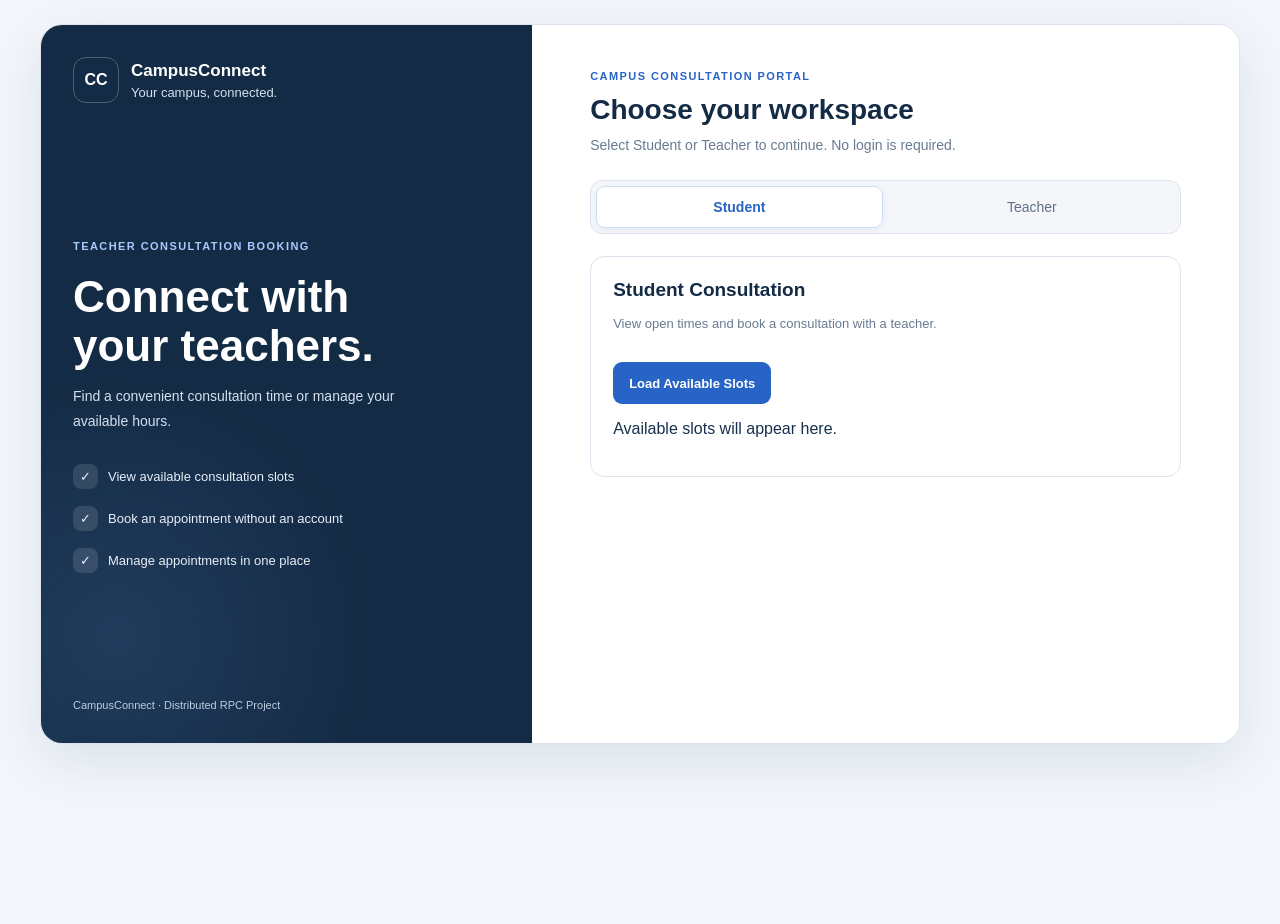
==== public/index.html @ ee994cc4 "Add CampusConnect project" ====
<!DOCTYPE html>
<html lang="en">
<head>
    <meta charset="UTF-8">
    <meta name="viewport" content="width=device-width, initial-scale=1.0">
    <title>CampusConnect</title>
    <link rel="stylesheet" href="css/style.css">
</head>
<body>
    <div class="app-shell">
        <aside class="brand-panel">
            <div class="brand">
                <div class="brand-mark">CC</div>
                <div>
                    <h1>CampusConnect</h1>
                    <p>Your campus, connected.</p>
                </div>
            </div>

            <div class="brand-message">
                <p class="eyebrow">TEACHER CONSULTATION BOOKING</p>
                <h2>Connect with your teachers.</h2>
                <p>
                    Find a convenient consultation time or manage
                    your available hours.
                </p>

                <ul>
                    <li>View available consultation slots</li>
                    <li>Book an appointment without an account</li>
                    <li>Manage appointments in one place</li>
                </ul>
            </div>

            <p class="brand-footer">CampusConnect · Distributed RPC Project</p>
        </aside>

        <main class="workspace">
            <p class="eyebrow">CAMPUS CONSULTATION PORTAL</p>
            <h2>Choose your workspace</h2>
            <p class="page-description">
                Select Student or Teacher to continue. No login is required.
            </p>

            <div class="role-tabs" role="tablist">
                <button
                    id="student-tab"
                    class="role-tab active"
                    type="button"
                    role="tab"
                    aria-selected="true"
                    aria-controls="student-panel"
                >
                    Student
                </button>

                <button
                    id="teacher-tab"
                    class="role-tab"
                    type="button"
                    role="tab"
                    aria-selected="false"
                    aria-controls="teacher-panel"
                >
                    Teacher
                </button>
            </div>

            <section
                id="student-panel"
                class="workspace-panel"
                role="tabpanel"
                aria-labelledby="student-tab"
            >
                <h3>Student Consultation</h3>
                <p>View open times and book a consultation with a teacher.</p>

                <button id="load-slots-button" type="button">
                    Load Available Slots
                </button>

                <div id="slots-list">
                    <p>Available slots will appear here.</p>
                </div>

                <section id="booking-section" hidden>
                    <h3>Book an Appointment</h3>
                    <p id="selected-slot-details"></p>

                    <form id="booking-form">
                        <input id="selected-slot-id" type="hidden">

                        <label for="student-name">Student Name</label>
                        <input id="student-name" name="student-name" required>

                        <label for="student-id">Student ID</label>
                        <input id="student-id" name="student-id" required>

                        <label for="discussion-topic">Discussion Topic</label>
                        <textarea
                            id="discussion-topic"
                            name="discussion-topic"
                            required
                        ></textarea>

                        <button type="submit">Confirm Booking</button>
                        <button id="cancel-booking-button" type="button">
                            Cancel
                        </button>
                    </form>
                </section>
            </section>

            <section
                id="teacher-panel"
                class="workspace-panel"
                role="tabpanel"
                aria-labelledby="teacher-tab"
                hidden
            >
                <h3>Teacher Workspace</h3>
                <p>Add consultation hours and review student appointments.</p>

                <h4>Add a Consultation Slot</h4>

                <form id="slot-form">
                    <label for="teacher-name">Teacher Name</label>
                    <input id="teacher-name" name="teacher-name" required>

                    <label for="department">Department</label>
                    <input id="department" name="department" required>

                    <label for="slot-date">Date</label>
                    <input id="slot-date" name="slot-date" type="date" required>

                    <label for="start-time">Start Time</label>
                    <input
                        id="start-time"
                        name="start-time"
                        type="time"
                        required
                    >

                    <label for="end-time">End Time</label>
                    <input
                        id="end-time"
                        name="end-time"
                        type="time"
                        required
                    >

                    <button type="submit">Add Slot</button>
                </form>

                <p id="slot-status" role="status"></p>

                <h4>Appointments</h4>
                <button id="load-appointments-button" type="button">
                    Load Appointments
                </button>

                <div id="appointments-list">
                    <p>Appointments will appear here.</p>
                </div>
            </section>

            <p id="status-message" role="status"></p>
        </main>
    </div>
<script src="js/tabs.js"></script>
<script type="module" src="js/student.js"></script>
<script type="module" src="js/teacher.js"></script>
</body>
</html>
---- public/css/style.css ----
:root {
    font-family: Arial, sans-serif;
    color: #18304d;
    background: #f3f6fb;
    font-synthesis: none;
    text-rendering: optimizeLegibility;
    --navy: #142b45;
    --blue: #2864c5;
    --blue-light: #eaf1ff;
    --border: #dce4ef;
    --muted: #697b91;
}

* {
    box-sizing: border-box;
}

body {
    min-width: 320px;
    min-height: 100vh;
    margin: 0;
}

button,
input,
textarea {
    font: inherit;
}

.app-shell {
    display: grid;
    grid-template-columns: minmax(280px, 0.82fr) minmax(470px, 1.18fr);
    width: min(1200px, calc(100% - 40px));
    min-height: 720px;
    margin: 24px auto;
    overflow: hidden;
    background: #ffffff;
    border: 1px solid var(--border);
    border-radius: 22px;
    box-shadow: 0 18px 55px rgba(24, 48, 77, 0.1);
}

.brand-panel {
    display: flex;
    flex-direction: column;
    padding: 32px;
    color: #ffffff;
    background:
        radial-gradient(circle at 15% 85%, rgba(76, 118, 175, 0.22), transparent 35%),
        var(--navy);
}

.brand {
    display: flex;
    align-items: center;
    gap: 12px;
}

.brand-mark {
    display: grid;
    width: 46px;
    height: 46px;
    place-items: center;
    border: 1px solid rgba(255, 255, 255, 0.25);
    border-radius: 13px;
    color: #ffffff;
    font-weight: 700;
}

.brand h1 {
    margin: 0 0 4px;
    font-size: 17px;
}

.brand p {
    margin: 0;
    color: #d5e0ef;
    font-size: 13px;
}

.brand-message {
    margin: auto 0;
    padding: 56px 0;
}

.eyebrow {
    color: var(--blue);
    font-size: 11px;
    font-weight: 700;
    letter-spacing: 0.13em;
}

.brand-panel .eyebrow {
    color: #a9caff;
}

.brand-message h2 {
    max-width: 330px;
    margin: 20px 0 14px;
    color: #ffffff;
    font-size: clamp(30px, 4vw, 44px);
    line-height: 1.12;
}

.brand-message > p:not(.eyebrow) {
    max-width: 350px;
    color: #d5e0ef;
    font-size: 14px;
    line-height: 1.8;
}

.brand-message ul {
    display: grid;
    gap: 17px;
    margin: 30px 0 0;
    padding: 0;
    list-style: none;
}

.brand-message li {
    color: #e8eff8;
    font-size: 13px;
}

.brand-message li::before {
    content: "✓";
    display: inline-grid;
    width: 25px;
    height: 25px;
    margin-right: 10px;
    place-items: center;
    border-radius: 8px;
    background: rgba(255, 255, 255, 0.12);
}

.brand-footer {
    margin: 0;
    color: #bdcde0;
    font-size: 11px;
}

.workspace {
    padding: 42px clamp(26px, 5vw, 58px);
    background: #ffffff;
}

.workspace > .eyebrow {
    margin: 3px 0 12px;
}

.workspace > h2 {
    margin: 0 0 8px;
    color: var(--navy);
    font-size: 28px;
}

.page-description {
    margin: 0 0 24px;
    color: var(--muted);
    font-size: 14px;
    line-height: 1.6;
}

.role-tabs {
    display: grid;
    grid-template-columns: 1fr 1fr;
    gap: 6px;
    margin-bottom: 22px;
    padding: 5px;
    border: 1px solid var(--border);
    border-radius: 12px;
    background: #f4f6fa;
}

.role-tab {
    min-height: 42px;
    border: 1px solid transparent;
    border-radius: 9px;
    background: transparent;
    color: #617187;
    font-size: 14px;
    cursor: pointer;
}

.role-tab.active {
    border-color: #cddcf5;
    background: #ffffff;
    color: var(--blue);
    font-weight: 700;
    box-shadow: 0 2px 7px rgba(24, 48, 77, 0.06);
}

.workspace-panel {
    padding: 22px;
    border: 1px solid var(--border);
    border-radius: 14px;
    background: #ffffff;
}

.workspace-panel h3 {
    margin: 0 0 8px;
    color: var(--navy);
    font-size: 19px;
}

.workspace-panel h4 {
    margin: 24px 0 12px;
    color: var(--navy);
    font-size: 15px;
}

.workspace-panel > p {
    color: var(--muted);
    font-size: 13px;
    line-height: 1.6;
}

label {
    display: block;
    margin: 14px 0 6px;
    color: #40536b;
    font-size: 13px;
    font-weight: 600;
}

input,
textarea {
    display: block;
    width: 100%;
    min-height: 42px;
    padding: 10px 12px;
    border: 1px solid #d2dce9;
    border-radius: 9px;
    background: #ffffff;
    color: #18304d;
}

textarea {
    min-height: 82px;
    resize: vertical;
}

input:focus,
textarea:focus {
    border-color: #6d98df;
    outline: 3px solid #e8f0ff;
}

button[type="submit"],
#load-slots-button,
#load-appointments-button,
.book-slot-button {
    min-height: 42px;
    margin-top: 14px;
    padding: 0 16px;
    border: 0;
    border-radius: 9px;
    background: var(--blue);
    color: #ffffff;
    font-size: 13px;
    font-weight: 700;
    cursor: pointer;
}

button[type="submit"]:hover,
#load-slots-button:hover,
#load-appointments-button:hover,
.book-slot-button:hover {
    background: #1e52a4;
}

#cancel-booking-button {
    min-height: 42px;
    margin: 14px 0 0 6px;
    padding: 0 15px;
    border: 1px solid var(--border);
    border-radius: 9px;
    background: #ffffff;
    color: #435872;
    cursor: pointer;
}

#slots-list article,
#appointments-list article {
    margin-top: 13px;
    padding: 15px;
    border: 1px solid var(--border);
    border-radius: 10px;
    background: #f9fbfe;
}

#slots-list article h3,
#appointments-list article h3 {
    margin-bottom: 7px;
    font-size: 15px;
}

#slots-list article p,
#appointments-list article p {
    margin: 5px 0;
    color: var(--muted);
    font-size: 13px;
}

#booking-section {
    margin-top: 22px;
    padding-top: 18px;
    border-top: 1px solid var(--border);
}

#status-message,
#slot-status {
    color: #176b4d;
    font-size: 13px;
    font-weight: 600;
}

[hidden] {
    display: none !important;
}

@media (max-width: 800px) {
    .app-shell {
        grid-template-columns: 1fr;
        width: min(620px, calc(100% - 24px));
        min-height: auto;
        margin: 12px auto;
    }

    .brand-panel {
        min-height: 260px;
        padding: 24px;
    }

    .brand-message {
        padding: 34px 0 26px;
    }

    .brand-message h2 {
        font-size: 32px;
    }

    .brand-message ul {
        gap: 10px;
        margin-top: 20px;
    }

    .workspace {
        padding: 28px 20px;
    }
}

@media (max-width: 480px) {
    .workspace-panel {
        padding: 17px;
    }

    .workspace > h2 {
        font-size: 24px;
    }
}
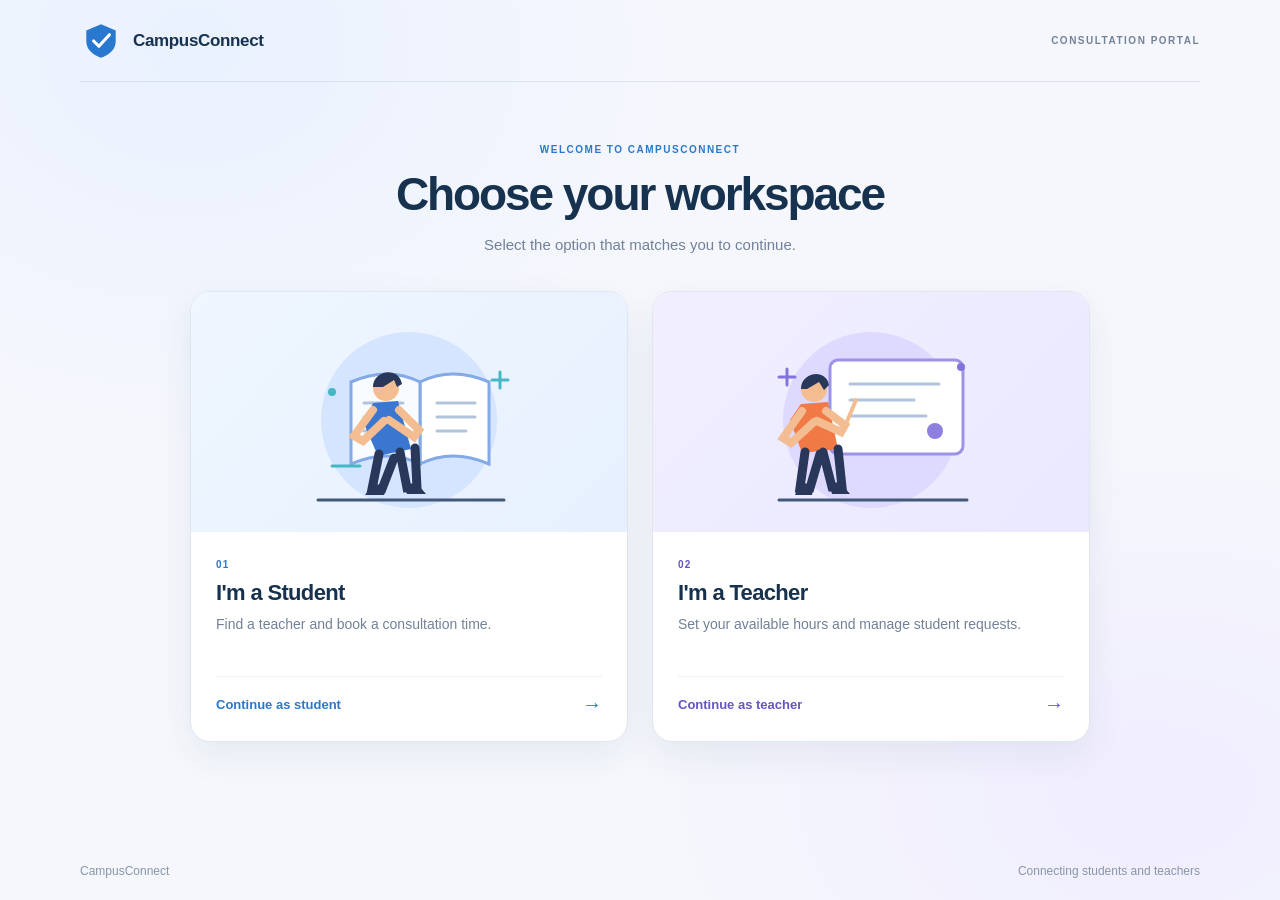
==== commit d3bfe0cb: "Update CampusConnect" ====
--- a/public/index.html
+++ b/public/index.html
@@ -3,172 +3,114 @@
 <head>
     <meta charset="UTF-8">
     <meta name="viewport" content="width=device-width, initial-scale=1.0">
-    <title>CampusConnect</title>
-    <link rel="stylesheet" href="css/style.css">
+    <meta name="theme-color" content="#f5f7fc">
+    <title>CampusConnect | Choose your workspace</title>
+    <link rel="stylesheet" href="css/role-select.css">
 </head>
 <body>
-    <div class="app-shell">
-        <aside class="brand-panel">
-            <div class="brand">
-                <div class="brand-mark">CC</div>
-                <div>
-                    <h1>CampusConnect</h1>
-                    <p>Your campus, connected.</p>
-                </div>
-            </div>
+    <div class="page-shell">
+        <header class="site-header">
+            <a class="brand" href="index.html" aria-label="CampusConnect home">
+                <span class="brand-mark" aria-hidden="true">
+                    <svg viewBox="0 0 40 40" role="presentation">
+                        <path d="M20 4 34 10v10c0 8-5.7 13-14 16C11.7 33 6 28 6 20V10l14-6Z"></path>
+                        <path class="brand-check" d="m13 20 5 5 10-11"></path>
+                    </svg>
+                </span>
+                <span class="brand-name">CampusConnect</span>
+            </a>
 
-            <div class="brand-message">
-                <p class="eyebrow">TEACHER CONSULTATION BOOKING</p>
-                <h2>Connect with your teachers.</h2>
+            <span class="header-label">CONSULTATION PORTAL</span>
+        </header>
+
+        <main>
+            <section class="welcome">
+                <p class="eyebrow">WELCOME TO CAMPUSCONNECT</p>
+                <h1>Choose your workspace</h1>
                 <p>
-                    Find a convenient consultation time or manage
-                    your available hours.
+                    Select the option that matches you to continue.
                 </p>
-
-                <ul>
-                    <li>View available consultation slots</li>
-                    <li>Book an appointment without an account</li>
-                    <li>Manage appointments in one place</li>
-                </ul>
-            </div>
-
-            <p class="brand-footer">CampusConnect · Distributed RPC Project</p>
-        </aside>
-
-        <main class="workspace">
-            <p class="eyebrow">CAMPUS CONSULTATION PORTAL</p>
-            <h2>Choose your workspace</h2>
-            <p class="page-description">
-                Select Student or Teacher to continue. No login is required.
-            </p>
-
-            <div class="role-tabs" role="tablist">
-                <button
-                    id="student-tab"
-                    class="role-tab active"
-                    type="button"
-                    role="tab"
-                    aria-selected="true"
-                    aria-controls="student-panel"
-                >
-                    Student
-                </button>
-
-                <button
-                    id="teacher-tab"
-                    class="role-tab"
-                    type="button"
-                    role="tab"
-                    aria-selected="false"
-                    aria-controls="teacher-panel"
-                >
-                    Teacher
-                </button>
-            </div>
-
-            <section
-                id="student-panel"
-                class="workspace-panel"
-                role="tabpanel"
-                aria-labelledby="student-tab"
-            >
-                <h3>Student Consultation</h3>
-                <p>View open times and book a consultation with a teacher.</p>
-
-                <button id="load-slots-button" type="button">
-                    Load Available Slots
-                </button>
-
-                <div id="slots-list">
-                    <p>Available slots will appear here.</p>
-                </div>
-
-                <section id="booking-section" hidden>
-                    <h3>Book an Appointment</h3>
-                    <p id="selected-slot-details"></p>
-
-                    <form id="booking-form">
-                        <input id="selected-slot-id" type="hidden">
-
-                        <label for="student-name">Student Name</label>
-                        <input id="student-name" name="student-name" required>
-
-                        <label for="student-id">Student ID</label>
-                        <input id="student-id" name="student-id" required>
-
-                        <label for="discussion-topic">Discussion Topic</label>
-                        <textarea
-                            id="discussion-topic"
-                            name="discussion-topic"
-                            required
-                        ></textarea>
-
-                        <button type="submit">Confirm Booking</button>
-                        <button id="cancel-booking-button" type="button">
-                            Cancel
-                        </button>
-                    </form>
-                </section>
             </section>
 
-            <section
-                id="teacher-panel"
-                class="workspace-panel"
-                role="tabpanel"
-                aria-labelledby="teacher-tab"
-                hidden
-            >
-                <h3>Teacher Workspace</h3>
-                <p>Add consultation hours and review student appointments.</p>
+            <section class="role-grid" aria-label="Select your role">
+                <a
+                    class="role-card student-card"
+                    href="student-login.html"
+                    data-role="student"
+                >
+                    <div class="illustration student-illustration" aria-hidden="true">
+                        <svg viewBox="0 0 320 220">
+                            <circle class="illustration-halo" cx="160" cy="108" r="88"></circle>
+                            <path class="book-page" d="M171 70c22-11 46-10 69 0v82c-23-10-47-11-69 0V70Z"></path>
+                            <path class="book-page book-page-left" d="M171 70c-22-11-46-10-69 0v82c23-10 47-11 69 0V70Z"></path>
+                            <path class="book-line" d="M115 91h39M115 105h39M115 119h30M188 91h38M188 105h38M188 119h29"></path>
+                            <path class="person-shadow" d="M69 188h186"></path>
+                            <circle class="person-skin" cx="137" cy="76" r="13"></circle>
+                            <path class="person-hair" d="M124 75c0-17 26-21 29-3l-5 3-3-7-11 7Z"></path>
+                            <path class="person-shirt" d="m124 91 25-2 13 48-33 7-14-32Z"></path>
+                            <path class="person-arm" d="m124 98-19 26 9 5 21-20M150 98l20 20-5 7-25-17"></path>
+                            <path class="person-leg" d="m130 142-7 35h10l12-31M151 140l7 36h10l-2-40"></path>
+                            <path class="person-shoe" d="M121 176h16l-2 7h-19ZM156 175h15l6 7h-19Z"></path>
+                            <path class="accent-star" d="M251 60v16M243 68h16"></path>
+                            <circle class="accent-dot" cx="83" cy="80" r="4"></circle>
+                            <path class="accent-line" d="M83 154h28"></path>
+                        </svg>
+                    </div>
 
-                <h4>Add a Consultation Slot</h4>
+                    <div class="role-card-copy">
+                        <span class="role-number">01</span>
+                        <h2>I'm a Student</h2>
+                        <p>Find a teacher and book a consultation time.</p>
+                        <span class="role-action">
+                            Continue as student
+                            <span aria-hidden="true">→</span>
+                        </span>
+                    </div>
+                </a>
 
-                <form id="slot-form">
-                    <label for="teacher-name">Teacher Name</label>
-                    <input id="teacher-name" name="teacher-name" required>
+                <a
+                    class="role-card teacher-card"
+                    href="teacher-login.html"
+                    data-role="teacher"
+                >
+                    <div class="illustration teacher-illustration" aria-hidden="true">
+                        <svg viewBox="0 0 320 220">
+                            <circle class="illustration-halo" cx="160" cy="108" r="88"></circle>
+                            <rect class="board" x="119" y="48" width="133" height="94" rx="8"></rect>
+                            <path class="board-line" d="M139 72h89M139 88h64M139 104h76"></path>
+                            <circle class="board-dot" cx="224" cy="119" r="8"></circle>
+                            <path class="person-shadow" d="M68 188h188"></path>
+                            <circle class="person-skin" cx="103" cy="77" r="13"></circle>
+                            <path class="person-hair" d="M90 77c0-17 25-21 28-4l-5 5-5-8-12 7Z"></path>
+                            <path class="teacher-shirt" d="m90 92 27-2 10 47-36 4-12-33Z"></path>
+                            <path class="person-arm" d="m91 99-19 27 8 5 23-21M115 99l19 14-4 7-24-11"></path>
+                            <path class="person-leg" d="m94 140-5 36h10l10-34M112 140l9 35h10l-4-38"></path>
+                            <path class="person-shoe" d="M87 176h15l-1 7H84ZM119 175h14l6 7h-18Z"></path>
+                            <path class="pointer" d="m135 112 10-24"></path>
+                            <circle class="accent-dot" cx="250" cy="55" r="4"></circle>
+                            <path class="accent-star" d="M76 57v16M68 65h16"></path>
+                        </svg>
+                    </div>
 
-                    <label for="department">Department</label>
-                    <input id="department" name="department" required>
+                    <div class="role-card-copy">
+                        <span class="role-number">02</span>
+                        <h2>I'm a Teacher</h2>
+                        <p>Set your available hours and manage student requests.</p>
+                        <span class="role-action">
+                            Continue as teacher
+                            <span aria-hidden="true">→</span>
+                        </span>
+                    </div>
+                </a>
+            </section>
+        </main>
 
-                    <label for="slot-date">Date</label>
-                    <input id="slot-date" name="slot-date" type="date" required>
+        <footer class="site-footer">
+            <span>CampusConnect</span>
+            <span>Connecting students and teachers</span>
+        </footer>
+    </div>
 
-                    <label for="start-time">Start Time</label>
-                    <input
-                        id="start-time"
-                        name="start-time"
-                        type="time"
-                        required
-                    >
-
-                    <label for="end-time">End Time</label>
-                    <input
-                        id="end-time"
-                        name="end-time"
-                        type="time"
-                        required
-                    >
-
-                    <button type="submit">Add Slot</button>
-                </form>
-
-                <p id="slot-status" role="status"></p>
-
-                <h4>Appointments</h4>
-                <button id="load-appointments-button" type="button">
-                    Load Appointments
-                </button>
-
-                <div id="appointments-list">
-                    <p>Appointments will appear here.</p>
-                </div>
-            </section>
-
-            <p id="status-message" role="status"></p>
-        </main>
-    </div>
-<script src="js/tabs.js"></script>
-<script type="module" src="js/student.js"></script>
-<script type="module" src="js/teacher.js"></script>
+    <script src="js/role-select.js"></script>
 </body>
 </html>
--- a/public/css/role-select.css
+++ b/public/css/role-select.css
@@ -0,0 +1,365 @@
+:root {
+    font-family: Inter, "Segoe UI", Arial, sans-serif;
+    color: #1c2c45;
+    background: #f5f7fc;
+    font-synthesis: none;
+    text-rendering: optimizeLegibility;
+    --navy: #17324f;
+    --blue: #2878d0;
+    --purple: #6654c7;
+    --muted: #728198;
+    --border: #e0e6ef;
+}
+
+* {
+    box-sizing: border-box;
+}
+
+body {
+    min-width: 320px;
+    min-height: 100vh;
+    margin: 0;
+    background:
+        radial-gradient(ellipse at 15% 5%, #eaf1ff 0, transparent 34%),
+        radial-gradient(ellipse at 90% 88%, #f0edff 0, transparent 32%),
+        #f5f7fc;
+}
+
+.page-shell {
+    width: min(1120px, calc(100% - 48px));
+    min-height: 100vh;
+    margin: 0 auto;
+    display: flex;
+    flex-direction: column;
+}
+
+.site-header {
+    display: flex;
+    min-height: 82px;
+    align-items: center;
+    justify-content: space-between;
+    border-bottom: 1px solid rgb(210 220 234 / 75%);
+}
+
+.brand {
+    display: inline-flex;
+    align-items: center;
+    gap: 11px;
+    color: var(--navy);
+    text-decoration: none;
+}
+
+.brand-mark {
+    display: grid;
+    width: 42px;
+    height: 42px;
+    place-items: center;
+}
+
+.brand-mark svg {
+    width: 100%;
+    height: 100%;
+    fill: var(--blue);
+}
+
+.brand-mark .brand-check {
+    fill: none;
+    stroke: #ffffff;
+    stroke-linecap: round;
+    stroke-linejoin: round;
+    stroke-width: 3;
+}
+
+.brand-name {
+    font-size: 17px;
+    font-weight: 800;
+    letter-spacing: -0.02em;
+}
+
+.header-label,
+.eyebrow {
+    color: #73839a;
+    font-size: 10px;
+    font-weight: 800;
+    letter-spacing: 0.15em;
+}
+
+.welcome {
+    padding: 62px 0 34px;
+    text-align: center;
+}
+
+.welcome .eyebrow {
+    margin: 0 0 12px;
+    color: var(--blue);
+}
+
+.welcome h1 {
+    margin: 0 0 12px;
+    color: var(--navy);
+    font-size: clamp(32px, 5vw, 46px);
+    letter-spacing: -0.045em;
+}
+
+.welcome > p:last-child {
+    margin: 0;
+    color: var(--muted);
+    font-size: 15px;
+    line-height: 1.6;
+}
+
+.role-grid {
+    display: grid;
+    grid-template-columns: repeat(2, minmax(0, 1fr));
+    gap: 24px;
+    width: min(100%, 900px);
+    margin: 0 auto;
+}
+
+.role-card {
+    overflow: hidden;
+    border: 1px solid var(--border);
+    border-radius: 20px;
+    background: #ffffff;
+    color: inherit;
+    text-decoration: none;
+    box-shadow: 0 14px 36px rgb(29 51 82 / 7%);
+    transition: transform 180ms ease, box-shadow 180ms ease;
+}
+
+.role-card:hover {
+    transform: translateY(-5px);
+    box-shadow: 0 20px 46px rgb(29 51 82 / 12%);
+}
+
+.role-card:focus-visible {
+    outline: 4px solid #a9c9f3;
+    outline-offset: 4px;
+}
+
+.illustration {
+    display: grid;
+    min-height: 238px;
+    place-items: center;
+    padding: 20px 28px 0;
+}
+
+.student-illustration {
+    background: linear-gradient(135deg, #eff6ff, #e7f0ff);
+}
+
+.teacher-illustration {
+    background: linear-gradient(135deg, #f1efff, #e9e8ff);
+}
+
+.illustration svg {
+    width: min(100%, 320px);
+    height: auto;
+}
+
+.illustration-halo {
+    fill: #d5e5ff;
+}
+
+.teacher-illustration .illustration-halo {
+    fill: #ddd9ff;
+}
+
+.book-page {
+    fill: #ffffff;
+    stroke: #83a9e7;
+    stroke-width: 3;
+}
+
+.book-page-left {
+    fill: #f8fbff;
+}
+
+.book-line,
+.board-line {
+    fill: none;
+    stroke: #b2c3dc;
+    stroke-linecap: round;
+    stroke-width: 3;
+}
+
+.person-shadow {
+    fill: none;
+    stroke: #435978;
+    stroke-linecap: round;
+    stroke-width: 3;
+}
+
+.person-skin {
+    fill: #f3bd91;
+}
+
+.person-hair {
+    fill: #29385a;
+}
+
+.person-shirt {
+    fill: #3977d1;
+}
+
+.teacher-shirt {
+    fill: #f07945;
+}
+
+.person-arm {
+    fill: none;
+    stroke: #f3bd91;
+    stroke-linecap: round;
+    stroke-width: 8;
+}
+
+.person-leg {
+    fill: none;
+    stroke: #29385a;
+    stroke-linecap: round;
+    stroke-width: 9;
+}
+
+.person-shoe {
+    fill: #29385a;
+}
+
+.accent-star,
+.accent-line {
+    fill: none;
+    stroke: #45b8c4;
+    stroke-linecap: round;
+    stroke-width: 3;
+}
+
+.teacher-illustration .accent-star {
+    stroke: #8174dc;
+}
+
+.accent-dot {
+    fill: #45b8c4;
+}
+
+.teacher-illustration .accent-dot {
+    fill: #8174dc;
+}
+
+.board {
+    fill: #ffffff;
+    stroke: #9c93e7;
+    stroke-width: 3;
+}
+
+.board-dot {
+    fill: #8d80df;
+}
+
+.pointer {
+    fill: none;
+    stroke: #f3bd91;
+    stroke-linecap: round;
+    stroke-width: 4;
+}
+
+.role-card-copy {
+    padding: 22px 25px 25px;
+}
+
+.role-number {
+    color: var(--blue);
+    font-size: 10px;
+    font-weight: 800;
+    letter-spacing: 0.13em;
+}
+
+.teacher-card .role-number {
+    color: var(--purple);
+}
+
+.role-card h2 {
+    margin: 8px 0;
+    color: var(--navy);
+    font-size: 22px;
+    letter-spacing: -0.03em;
+}
+
+.role-card-copy > p {
+    min-height: 42px;
+    margin: 0;
+    color: var(--muted);
+    font-size: 14px;
+    line-height: 1.55;
+}
+
+.role-action {
+    display: flex;
+    align-items: center;
+    justify-content: space-between;
+    margin-top: 20px;
+    padding-top: 16px;
+    border-top: 1px solid #edf0f5;
+    color: var(--blue);
+    font-size: 13px;
+    font-weight: 750;
+}
+
+.teacher-card .role-action {
+    color: var(--purple);
+}
+
+.role-action span {
+    font-size: 20px;
+    transition: transform 180ms ease;
+}
+
+.role-card:hover .role-action span {
+    transform: translateX(4px);
+}
+
+.site-footer {
+    display: flex;
+    justify-content: space-between;
+    gap: 16px;
+    margin-top: auto;
+    padding: 28px 0 22px;
+    color: #8996a8;
+    font-size: 12px;
+}
+
+@media (max-width: 680px) {
+    .page-shell {
+        width: min(100% - 28px, 500px);
+    }
+
+    .welcome {
+        padding: 42px 0 26px;
+    }
+
+    .role-grid {
+        grid-template-columns: 1fr;
+        gap: 17px;
+    }
+
+    .illustration {
+        min-height: 215px;
+    }
+
+    .role-card-copy > p {
+        min-height: auto;
+    }
+
+    .site-footer {
+        flex-direction: column;
+        gap: 6px;
+        text-align: center;
+    }
+}
+
+@media (prefers-reduced-motion: reduce) {
+    *,
+    *::before,
+    *::after {
+        scroll-behavior: auto !important;
+        transition-duration: 0.01ms !important;
+    }
+}
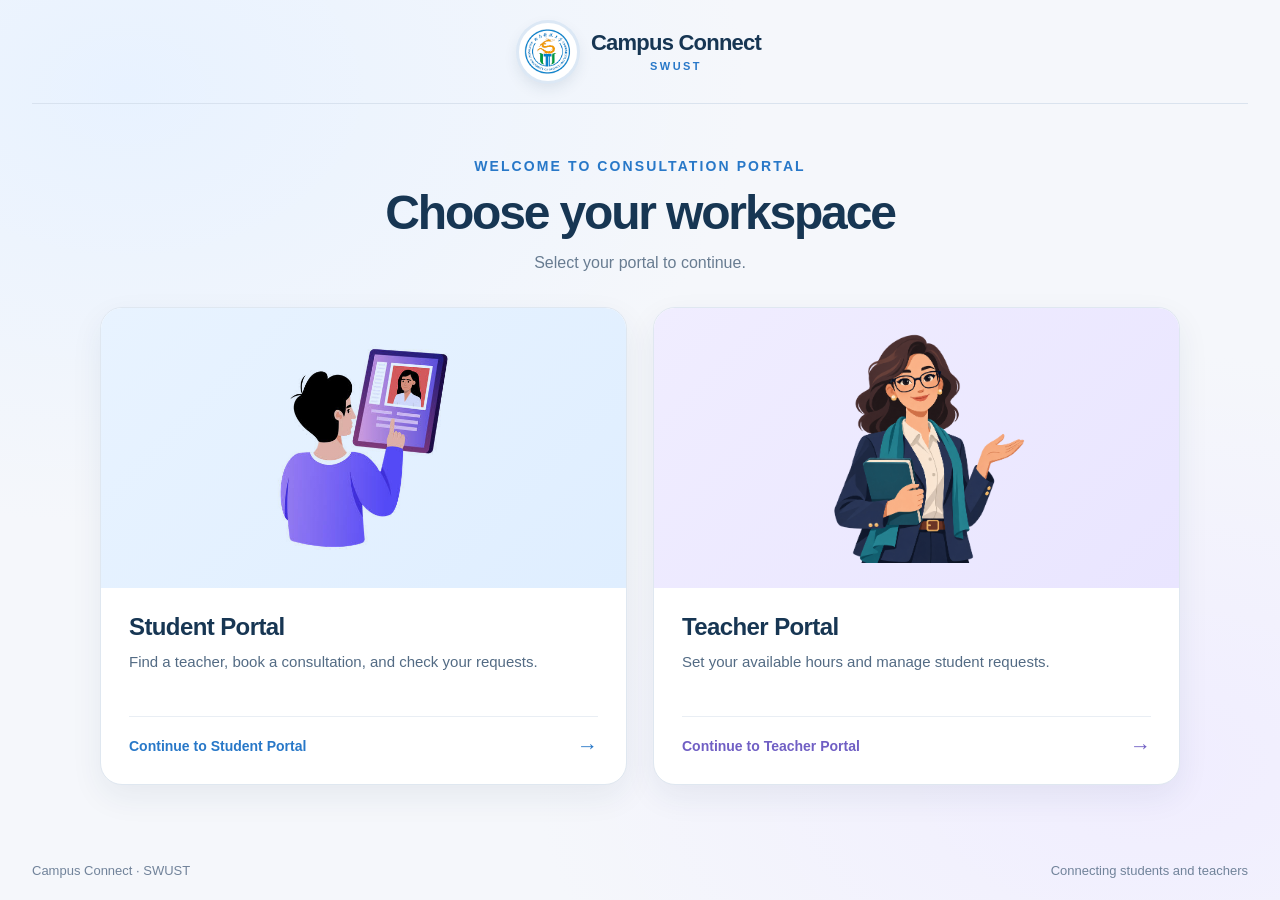
==== commit 35cc2be0: "Update first page" ====
--- a/public/index.html
+++ b/public/index.html
@@ -3,66 +3,61 @@
 <head>
     <meta charset="UTF-8">
     <meta name="viewport" content="width=device-width, initial-scale=1.0">
-    <meta name="theme-color" content="#f5f7fc">
-    <title>CampusConnect | Choose your workspace</title>
+    <meta name="theme-color" content="#f5f7fb">
+    <title>Campus Connect | SWUST</title>
     <link rel="stylesheet" href="css/role-select.css">
 </head>
 <body>
     <div class="page-shell">
         <header class="site-header">
-            <a class="brand" href="index.html" aria-label="CampusConnect home">
-                <span class="brand-mark" aria-hidden="true">
-                    <svg viewBox="0 0 40 40" role="presentation">
-                        <path d="M20 4 34 10v10c0 8-5.7 13-14 16C11.7 33 6 28 6 20V10l14-6Z"></path>
-                        <path class="brand-check" d="m13 20 5 5 10-11"></path>
-                    </svg>
+            <a
+                class="brand"
+                href="index.html"
+                aria-label="Campus Connect SWUST home"
+            >
+                <img
+                    class="brand-logo"
+                    src="images/campus-logo.png"
+                    alt="Campus Connect SWUST logo"
+                >
+
+                <span class="brand-copy">
+                    <strong>Campus Connect</strong>
+                    <small>SWUST</small>
                 </span>
-                <span class="brand-name">CampusConnect</span>
             </a>
-
-            <span class="header-label">CONSULTATION PORTAL</span>
         </header>
 
         <main>
             <section class="welcome">
-                <p class="eyebrow">WELCOME TO CAMPUSCONNECT</p>
+                <p class="eyebrow">WELCOME TO CONSULTATION PORTAL</p>
                 <h1>Choose your workspace</h1>
-                <p>
-                    Select the option that matches you to continue.
-                </p>
+                <p>Select your portal to continue.</p>
             </section>
 
-            <section class="role-grid" aria-label="Select your role">
+            <section class="role-grid" aria-label="Choose a portal">
                 <a
                     class="role-card student-card"
                     href="student-login.html"
                     data-role="student"
                 >
-                    <div class="illustration student-illustration" aria-hidden="true">
-                        <svg viewBox="0 0 320 220">
-                            <circle class="illustration-halo" cx="160" cy="108" r="88"></circle>
-                            <path class="book-page" d="M171 70c22-11 46-10 69 0v82c-23-10-47-11-69 0V70Z"></path>
-                            <path class="book-page book-page-left" d="M171 70c-22-11-46-10-69 0v82c23-10 47-11 69 0V70Z"></path>
-                            <path class="book-line" d="M115 91h39M115 105h39M115 119h30M188 91h38M188 105h38M188 119h29"></path>
-                            <path class="person-shadow" d="M69 188h186"></path>
-                            <circle class="person-skin" cx="137" cy="76" r="13"></circle>
-                            <path class="person-hair" d="M124 75c0-17 26-21 29-3l-5 3-3-7-11 7Z"></path>
-                            <path class="person-shirt" d="m124 91 25-2 13 48-33 7-14-32Z"></path>
-                            <path class="person-arm" d="m124 98-19 26 9 5 21-20M150 98l20 20-5 7-25-17"></path>
-                            <path class="person-leg" d="m130 142-7 35h10l12-31M151 140l7 36h10l-2-40"></path>
-                            <path class="person-shoe" d="M121 176h16l-2 7h-19ZM156 175h15l6 7h-19Z"></path>
-                            <path class="accent-star" d="M251 60v16M243 68h16"></path>
-                            <circle class="accent-dot" cx="83" cy="80" r="4"></circle>
-                            <path class="accent-line" d="M83 154h28"></path>
-                        </svg>
+                    <div class="role-image-wrap student-image-wrap">
+                        <img
+                            class="role-image student-image"
+                            src="images/student-portal.png"
+                            alt="Student using a campus portal"
+                        >
                     </div>
 
                     <div class="role-card-copy">
-                        <span class="role-number">01</span>
-                        <h2>I'm a Student</h2>
-                        <p>Find a teacher and book a consultation time.</p>
+                        <h2>Student Portal</h2>
+                        <p>
+                            Find a teacher, book a consultation, and check
+                            your requests.
+                        </p>
+
                         <span class="role-action">
-                            Continue as student
+                            Continue to Student Portal
                             <span aria-hidden="true">→</span>
                         </span>
                     </div>
@@ -73,31 +68,23 @@
                     href="teacher-login.html"
                     data-role="teacher"
                 >
-                    <div class="illustration teacher-illustration" aria-hidden="true">
-                        <svg viewBox="0 0 320 220">
-                            <circle class="illustration-halo" cx="160" cy="108" r="88"></circle>
-                            <rect class="board" x="119" y="48" width="133" height="94" rx="8"></rect>
-                            <path class="board-line" d="M139 72h89M139 88h64M139 104h76"></path>
-                            <circle class="board-dot" cx="224" cy="119" r="8"></circle>
-                            <path class="person-shadow" d="M68 188h188"></path>
-                            <circle class="person-skin" cx="103" cy="77" r="13"></circle>
-                            <path class="person-hair" d="M90 77c0-17 25-21 28-4l-5 5-5-8-12 7Z"></path>
-                            <path class="teacher-shirt" d="m90 92 27-2 10 47-36 4-12-33Z"></path>
-                            <path class="person-arm" d="m91 99-19 27 8 5 23-21M115 99l19 14-4 7-24-11"></path>
-                            <path class="person-leg" d="m94 140-5 36h10l10-34M112 140l9 35h10l-4-38"></path>
-                            <path class="person-shoe" d="M87 176h15l-1 7H84ZM119 175h14l6 7h-18Z"></path>
-                            <path class="pointer" d="m135 112 10-24"></path>
-                            <circle class="accent-dot" cx="250" cy="55" r="4"></circle>
-                            <path class="accent-star" d="M76 57v16M68 65h16"></path>
-                        </svg>
+                    <div class="role-image-wrap teacher-image-wrap">
+                        <img
+                            class="role-image teacher-image"
+                            src="images/teacher-portal.png"
+                            alt="Teacher presenting to students"
+                        >
                     </div>
 
                     <div class="role-card-copy">
-                        <span class="role-number">02</span>
-                        <h2>I'm a Teacher</h2>
-                        <p>Set your available hours and manage student requests.</p>
+                        <h2>Teacher Portal</h2>
+                        <p>
+                            Set your available hours and manage student
+                            requests.
+                        </p>
+
                         <span class="role-action">
-                            Continue as teacher
+                            Continue to Teacher Portal
                             <span aria-hidden="true">→</span>
                         </span>
                     </div>
@@ -106,7 +93,7 @@
         </main>
 
         <footer class="site-footer">
-            <span>CampusConnect</span>
+            <span>Campus Connect · SWUST</span>
             <span>Connecting students and teachers</span>
         </footer>
     </div>
--- a/public/css/role-select.css
+++ b/public/css/role-select.css
@@ -1,14 +1,15 @@
 :root {
-    font-family: Inter, "Segoe UI", Arial, sans-serif;
-    color: #1c2c45;
-    background: #f5f7fc;
+    font-family: "Segoe UI", Arial, sans-serif;
+    color: #19324d;
+    background: #f5f7fb;
     font-synthesis: none;
     text-rendering: optimizeLegibility;
-    --navy: #17324f;
-    --blue: #2878d0;
-    --purple: #6654c7;
-    --muted: #728198;
-    --border: #e0e6ef;
+
+    --navy: #173653;
+    --blue: #2878c8;
+    --purple: #705fc4;
+    --muted: #687c91;
+    --border: #dfe7f0;
 }
 
 * {
@@ -20,116 +21,131 @@
     min-height: 100vh;
     margin: 0;
     background:
-        radial-gradient(ellipse at 15% 5%, #eaf1ff 0, transparent 34%),
-        radial-gradient(ellipse at 90% 88%, #f0edff 0, transparent 32%),
-        #f5f7fc;
+        radial-gradient(ellipse at 10% 10%, #e8f2ff 0, transparent 38%),
+        radial-gradient(ellipse at 90% 85%, #f0edff 0, transparent 38%),
+        #f5f7fb;
 }
 
 .page-shell {
-    width: min(1120px, calc(100% - 48px));
+    display: flex;
+    width: min(1280px, calc(100% - 64px));
     min-height: 100vh;
+    flex-direction: column;
     margin: 0 auto;
-    display: flex;
-    flex-direction: column;
 }
 
 .site-header {
     display: flex;
-    min-height: 82px;
-    align-items: center;
-    justify-content: space-between;
+    min-height: 104px;
+    align-items: center;
+    justify-content: center;
     border-bottom: 1px solid rgb(210 220 234 / 75%);
 }
 
 .brand {
     display: inline-flex;
     align-items: center;
-    gap: 11px;
+    gap: 14px;
     color: var(--navy);
     text-decoration: none;
 }
 
-.brand-mark {
-    display: grid;
-    width: 42px;
-    height: 42px;
-    place-items: center;
-}
-
-.brand-mark svg {
-    width: 100%;
-    height: 100%;
-    fill: var(--blue);
-}
-
-.brand-mark .brand-check {
-    fill: none;
-    stroke: #ffffff;
-    stroke-linecap: round;
-    stroke-linejoin: round;
-    stroke-width: 3;
-}
-
-.brand-name {
-    font-size: 17px;
+.brand-logo {
+    width: 58px;
+    height: 58px;
+    flex: 0 0 58px;
+    padding: 3px;
+    border: 2px solid #ffffff;
+    border-radius: 50%;
+    background: #ffffff;
+    object-fit: contain;
+    box-shadow:
+        0 0 0 3px #dce8f5,
+        0 6px 16px rgb(32 63 95 / 13%);
+}
+
+.brand-copy {
+    display: grid;
+    gap: 4px;
+}
+
+.brand-copy strong {
+    color: var(--navy);
+    font-size: 22px;
+    font-weight: 750;
+    letter-spacing: -0.035em;
+    line-height: 1.1;
+}
+
+.brand-copy small {
+    color: var(--blue);
+    font-size: 11px;
     font-weight: 800;
-    letter-spacing: -0.02em;
-}
-
-.header-label,
+    letter-spacing: 0.22em;
+}
+
+.welcome {
+    padding: 54px 0 32px;
+    text-align: center;
+}
+
 .eyebrow {
-    color: #73839a;
-    font-size: 10px;
+    margin: 0 0 13px;
+    color: var(--blue);
+    font-size: 14px;
     font-weight: 800;
     letter-spacing: 0.15em;
 }
 
-.welcome {
-    padding: 62px 0 34px;
-    text-align: center;
-}
-
-.welcome .eyebrow {
-    margin: 0 0 12px;
-    color: var(--blue);
-}
-
 .welcome h1 {
-    margin: 0 0 12px;
-    color: var(--navy);
-    font-size: clamp(32px, 5vw, 46px);
+    margin: 0 0 10px;
+    color: var(--navy);
+    font-size: clamp(34px, 5vw, 48px);
+    font-weight: 750;
     letter-spacing: -0.045em;
+    line-height: 1.1;
 }
 
 .welcome > p:last-child {
     margin: 0;
     color: var(--muted);
-    font-size: 15px;
+    font-size: 16px;
     line-height: 1.6;
 }
 
 .role-grid {
     display: grid;
+    width: min(100%, 1080px);
     grid-template-columns: repeat(2, minmax(0, 1fr));
-    gap: 24px;
-    width: min(100%, 900px);
+    gap: 26px;
     margin: 0 auto;
 }
 
 .role-card {
     overflow: hidden;
     border: 1px solid var(--border);
-    border-radius: 20px;
+    border-radius: 22px;
     background: #ffffff;
     color: inherit;
     text-decoration: none;
-    box-shadow: 0 14px 36px rgb(29 51 82 / 7%);
-    transition: transform 180ms ease, box-shadow 180ms ease;
+    box-shadow: 0 12px 32px rgb(29 51 82 / 7%);
+    transition:
+        transform 220ms ease,
+        box-shadow 220ms ease,
+        border-color 220ms ease;
 }
 
 .role-card:hover {
-    transform: translateY(-5px);
-    box-shadow: 0 20px 46px rgb(29 51 82 / 12%);
+    transform: translateY(-8px);
+    border-color: #b9cbe0;
+}
+
+.student-card:hover {
+    box-shadow: 0 24px 48px rgb(40 120 200 / 18%);
+}
+
+.teacher-card:hover {
+    box-shadow: 0 24px 48px rgb(112 95 196 / 18%);
 }
 
 .role-card:focus-visible {
@@ -137,158 +153,57 @@
     outline-offset: 4px;
 }
 
-.illustration {
-    display: grid;
-    min-height: 238px;
+.role-image-wrap {
+    display: grid;
+    min-height: 280px;
     place-items: center;
-    padding: 20px 28px 0;
-}
-
-.student-illustration {
-    background: linear-gradient(135deg, #eff6ff, #e7f0ff);
-}
-
-.teacher-illustration {
-    background: linear-gradient(135deg, #f1efff, #e9e8ff);
-}
-
-.illustration svg {
-    width: min(100%, 320px);
-    height: auto;
-}
-
-.illustration-halo {
-    fill: #d5e5ff;
-}
-
-.teacher-illustration .illustration-halo {
-    fill: #ddd9ff;
-}
-
-.book-page {
-    fill: #ffffff;
-    stroke: #83a9e7;
-    stroke-width: 3;
-}
-
-.book-page-left {
-    fill: #f8fbff;
-}
-
-.book-line,
-.board-line {
-    fill: none;
-    stroke: #b2c3dc;
-    stroke-linecap: round;
-    stroke-width: 3;
-}
-
-.person-shadow {
-    fill: none;
-    stroke: #435978;
-    stroke-linecap: round;
-    stroke-width: 3;
-}
-
-.person-skin {
-    fill: #f3bd91;
-}
-
-.person-hair {
-    fill: #29385a;
-}
-
-.person-shirt {
-    fill: #3977d1;
-}
-
-.teacher-shirt {
-    fill: #f07945;
-}
-
-.person-arm {
-    fill: none;
-    stroke: #f3bd91;
-    stroke-linecap: round;
-    stroke-width: 8;
-}
-
-.person-leg {
-    fill: none;
-    stroke: #29385a;
-    stroke-linecap: round;
-    stroke-width: 9;
-}
-
-.person-shoe {
-    fill: #29385a;
-}
-
-.accent-star,
-.accent-line {
-    fill: none;
-    stroke: #45b8c4;
-    stroke-linecap: round;
-    stroke-width: 3;
-}
-
-.teacher-illustration .accent-star {
-    stroke: #8174dc;
-}
-
-.accent-dot {
-    fill: #45b8c4;
-}
-
-.teacher-illustration .accent-dot {
-    fill: #8174dc;
-}
-
-.board {
-    fill: #ffffff;
-    stroke: #9c93e7;
-    stroke-width: 3;
-}
-
-.board-dot {
-    fill: #8d80df;
-}
-
-.pointer {
-    fill: none;
-    stroke: #f3bd91;
-    stroke-linecap: round;
-    stroke-width: 4;
+    overflow: hidden;
+    padding: 22px;
+}
+
+.student-image-wrap {
+    background: linear-gradient(135deg, #e8f3ff, #dfeeff);
+}
+
+.teacher-image-wrap {
+    background: linear-gradient(135deg, #f0edff, #e9e5ff);
+}
+
+.role-image {
+    display: block;
+    width: 100%;
+    height: 230px;
+    object-fit: contain;
+    transition: transform 220ms ease;
+}
+
+.role-card:hover .role-image {
+    transform: scale(1.045);
+}
+
+/* Blend the white background in the student image into its card. */
+.student-image {
+    mix-blend-mode: multiply;
 }
 
 .role-card-copy {
-    padding: 22px 25px 25px;
-}
-
-.role-number {
-    color: var(--blue);
-    font-size: 10px;
-    font-weight: 800;
-    letter-spacing: 0.13em;
-}
-
-.teacher-card .role-number {
-    color: var(--purple);
+    padding: 25px 28px 26px;
 }
 
 .role-card h2 {
-    margin: 8px 0;
-    color: var(--navy);
-    font-size: 22px;
-    letter-spacing: -0.03em;
+    margin: 0 0 9px;
+    color: var(--navy);
+    font-size: 24px;
+    font-weight: 750;
+    letter-spacing: -0.025em;
 }
 
 .role-card-copy > p {
-    min-height: 42px;
+    min-height: 46px;
     margin: 0;
-    color: var(--muted);
-    font-size: 14px;
-    line-height: 1.55;
+    color: #536b84;
+    font-size: 15px;
+    line-height: 1.6;
 }
 
 .role-action {
@@ -296,10 +211,10 @@
     align-items: center;
     justify-content: space-between;
     margin-top: 20px;
-    padding-top: 16px;
-    border-top: 1px solid #edf0f5;
+    padding-top: 17px;
+    border-top: 1px solid #e9eef4;
     color: var(--blue);
-    font-size: 13px;
+    font-size: 14px;
     font-weight: 750;
 }
 
@@ -308,12 +223,12 @@
 }
 
 .role-action span {
-    font-size: 20px;
+    font-size: 21px;
     transition: transform 180ms ease;
 }
 
 .role-card:hover .role-action span {
-    transform: translateX(4px);
+    transform: translateX(5px);
 }
 
 .site-footer {
@@ -322,26 +237,48 @@
     gap: 16px;
     margin-top: auto;
     padding: 28px 0 22px;
-    color: #8996a8;
-    font-size: 12px;
-}
-
-@media (max-width: 680px) {
+    color: #71839a;
+    font-size: 13px;
+}
+
+@media (max-width: 760px) {
     .page-shell {
-        width: min(100% - 28px, 500px);
+        width: min(100% - 32px, 560px);
+    }
+
+    .site-header {
+        min-height: 86px;
+    }
+
+    .brand-logo {
+        width: 50px;
+        height: 50px;
+        flex-basis: 50px;
+    }
+
+    .brand-copy strong {
+        font-size: 19px;
     }
 
     .welcome {
         padding: 42px 0 26px;
     }
 
+    .eyebrow {
+        font-size: 12px;
+    }
+
     .role-grid {
         grid-template-columns: 1fr;
-        gap: 17px;
-    }
-
-    .illustration {
-        min-height: 215px;
+        gap: 18px;
+    }
+
+    .role-image-wrap {
+        min-height: 245px;
+    }
+
+    .role-image {
+        height: 205px;
     }
 
     .role-card-copy > p {
@@ -350,16 +287,101 @@
 
     .site-footer {
         flex-direction: column;
-        gap: 6px;
+        gap: 7px;
         text-align: center;
     }
 }
 
+@media (max-width: 420px) {
+    .page-shell {
+        width: min(100% - 24px, 380px);
+    }
+
+    .brand-logo {
+        width: 46px;
+        height: 46px;
+        flex-basis: 46px;
+    }
+
+    .brand-copy strong {
+        font-size: 18px;
+    }
+
+    .role-image-wrap {
+        min-height: 220px;
+    }
+
+    .role-image {
+        height: 185px;
+    }
+
+    .role-card-copy {
+        padding: 22px;
+    }
+}
+
 @media (prefers-reduced-motion: reduce) {
-    *,
-    *::before,
-    *::after {
-        scroll-behavior: auto !important;
-        transition-duration: 0.01ms !important;
-    }
+    .role-card,
+    .role-image,
+    .role-action span {
+        transition: none;
+    }
+}
+.site-header {
+    display: flex;
+    min-height: 104px;
+    align-items: center;
+    justify-content: center;
+    border-bottom: 1px solid rgb(210 220 234 / 75%);
+}
+
+.brand {
+    display: inline-flex;
+    flex-direction: row;
+    align-items: center;
+    gap: 14px;
+    color: var(--navy);
+    text-align: left;
+    text-decoration: none;
+}
+
+.brand-logo {
+    width: 58px;
+    height: 58px;
+    flex: 0 0 58px;
+    padding: 3px;
+    border: 2px solid #ffffff;
+    border-radius: 50%;
+    background: #ffffff;
+    object-fit: contain;
+    box-shadow:
+        0 0 0 3px #dce8f5,
+        0 6px 16px rgb(32 63 95 / 13%);
+}
+
+.brand-copy {
+    display: grid;
+    justify-items: start;
+    gap: 4px;
+}
+
+.brand-copy strong {
+    color: var(--navy);
+    font-size: 22px;
+    font-weight: 750;
+    letter-spacing: -0.035em;
+    line-height: 1.1;
+}
+
+.brand-copy small {
+    color: var(--blue);
+    font-size: 11px;
+    font-weight: 800;
+    letter-spacing: 0.22em;
+}
+.brand-copy {
+    display: grid;
+    justify-items: center;
+    gap: 4px;
+    text-align: center;
 }
